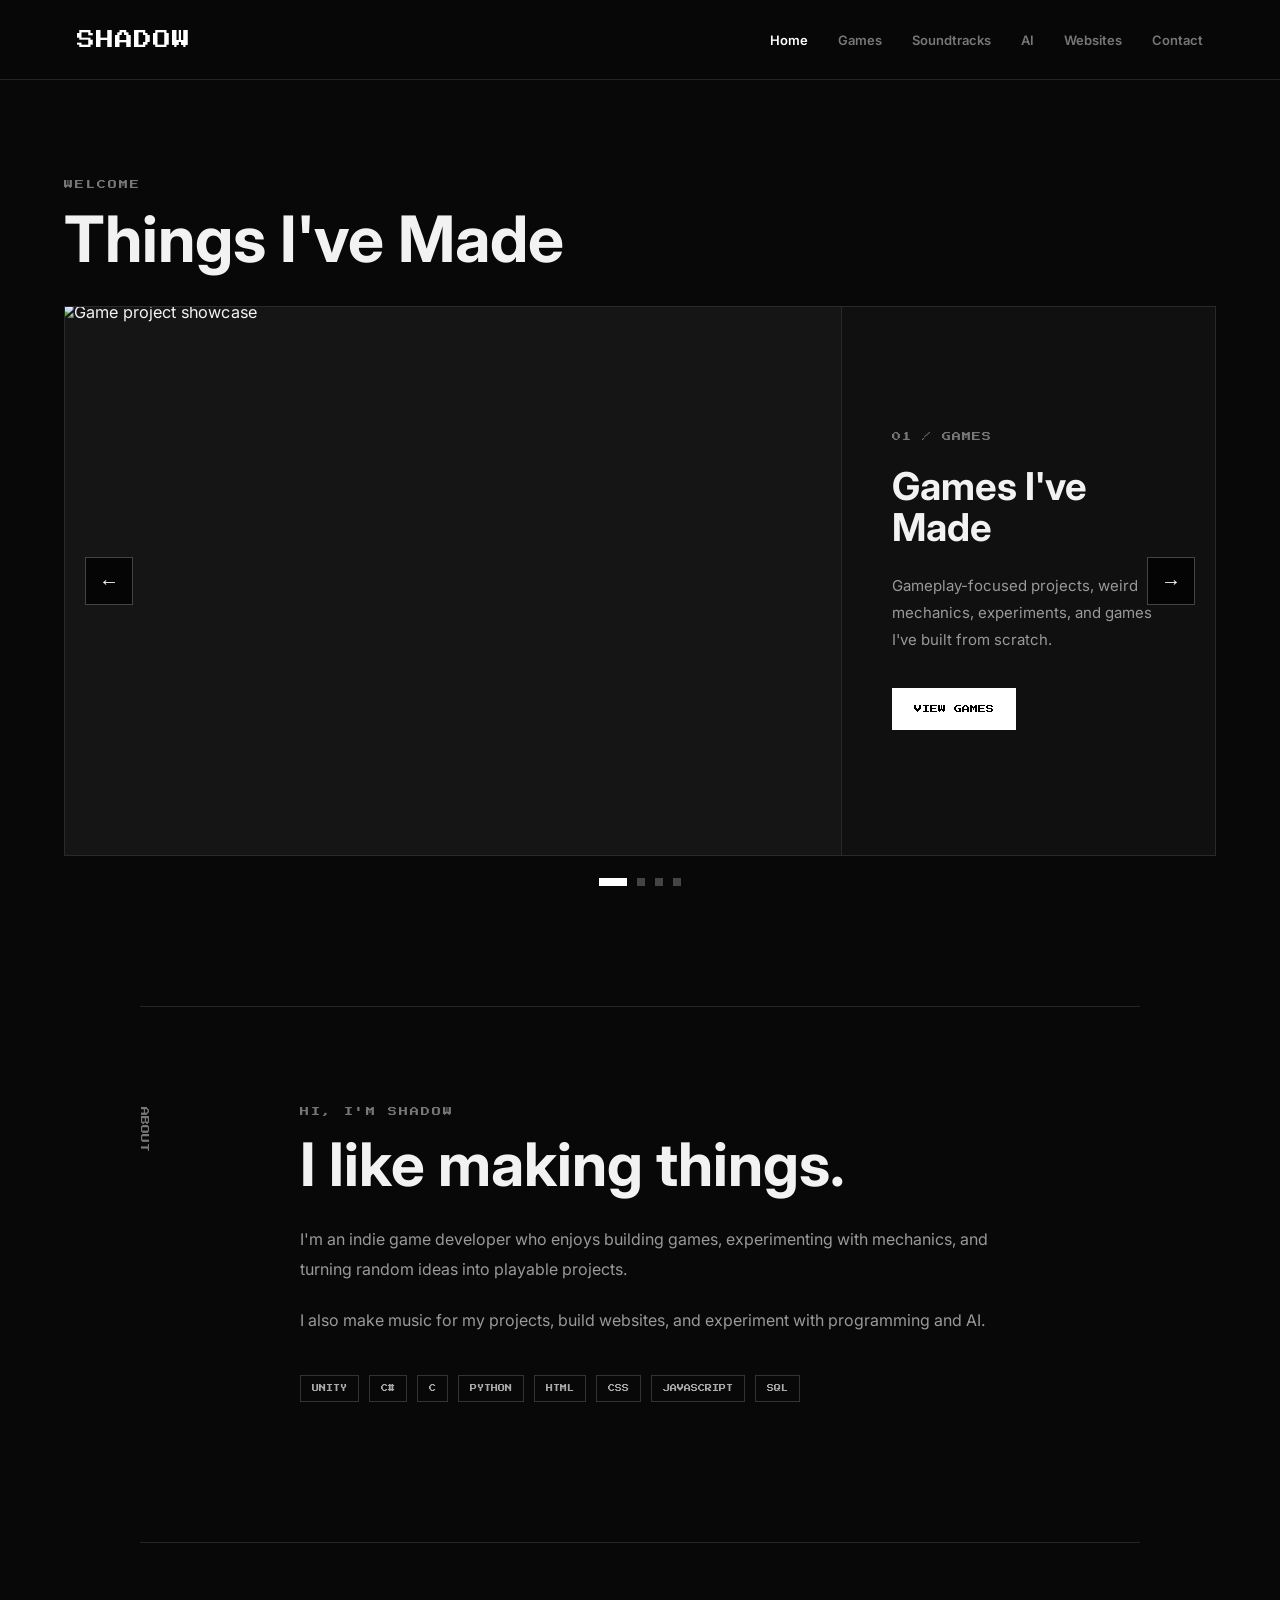
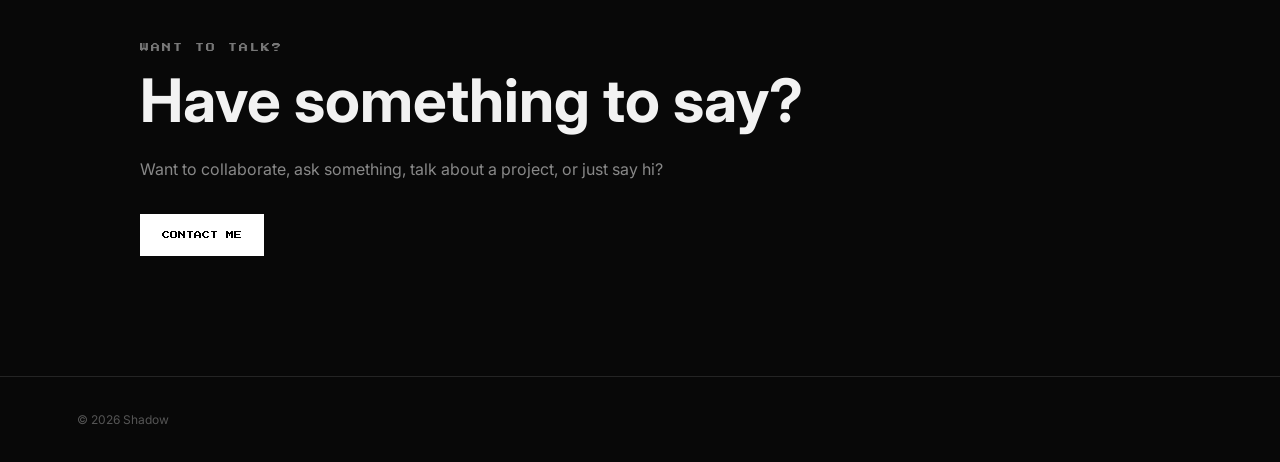
==== index.html @ 37a0a0cb "updated crab ui" ====
<!DOCTYPE html>
<html lang="en">
<head>
    <meta charset="UTF-8">
    <meta name="viewport" content="width=device-width, initial-scale=1.0">

    <title>Shadow | Creator</title>

    <link rel="preconnect" href="https://fonts.googleapis.com">
    <link rel="preconnect" href="https://fonts.gstatic.com" crossorigin>
    <link href="https://fonts.googleapis.com/css2?family=Press+Start+2P&family=Inter:wght@400;500;600;700&display=swap" rel="stylesheet">

    <link rel="stylesheet" href="style.css">
</head>

<body>

    <!-- NAVIGATION -->
    <header class="navbar">
        <a href="index.html" class="logo">SHADOW</a>

        <nav>
            <a href="index.html" class="active">Home</a>
            <a href="games.html">Games</a>
            <a href="soundtracks.html">Soundtracks</a>
            <a href="ai.html">AI</a>
            <a href="websites.html">Websites</a>
            <a href="contact.html">Contact</a>
        </nav>
    </header>


    <!-- HERO / SHOWCASE -->
    <main>

        <section class="showcase">

            <div class="showcase-heading">
                <p class="eyebrow">WELCOME</p>
                <h1>Things I've Made</h1>
            </div>


            <div class="carousel">

                <!-- SLIDE -->
                <article class="slide active">

                    <div class="slide-image">
                        <img src="C:\Users\acer\potfolio-thing\uploads\upscalemedia-transformed.webp" alt="Game project showcase">
                    </div>

                    <div class="slide-content">

                        <span class="category">01 / GAMES</span>

                        <h2>Games I've Made</h2>

                        <p>
                            Gameplay-focused projects, weird mechanics,
                            experiments, and games I've built from scratch.
                        </p>

                        <a href="games.html" class="button">
                            VIEW GAMES
                        </a>

                    </div>

                </article>


                <!-- SLIDE -->
                <article class="slide">

                    <div class="slide-image">
                        <img src="C:\Users\acer\potfolio-thing\uploads\upscalemedia-transformed.jpeg" alt="Soundtrack showcase">
                    </div>

                    <div class="slide-content">

                        <span class="category">02 / SOUNDTRACKS</span>

                        <h2>Music I've Made</h2>

                        <p>
                            Soundtracks and music created for my games
                            and other projects.
                        </p>

                        <a href="soundtracks.html" class="button">
                            LISTEN
                        </a>

                    </div>

                </article>


                <!-- SLIDE -->
                <article class="slide">

                    <div class="slide-image">
                        <img src="C:\Users\acer\potfolio-thing\uploads\upscalemedia-transformed (2).jpeg" alt="AI project showcase">
                    </div>

                    <div class="slide-content">

                        <span class="category">03 / AI</span>

                        <h2>AI Projects</h2>

                        <p>
                            Experiments and systems I've built while
                            exploring AI and software development.
                        </p>

                        <a href="ai.html" class="button">
                            EXPLORE
                        </a>

                    </div>

                </article>


                <!-- SLIDE -->
                <article class="slide">

                    <div class="slide-image">
                        <img src="C:\Users\acer\potfolio-thing\uploads\upscalemedia-transformed (3).jpeg" alt="Website project showcase">
                    </div>

                    <div class="slide-content">

                        <span class="category">04 / WEBSITES</span>

                        <h2>Websites I've Built</h2>

                        <p>
                            Websites, web applications, and other
                            things I've created for the web.
                        </p>

                        <a href="websites.html" class="button">
                            VIEW WEBSITES
                        </a>

                    </div>

                </article>


                <!-- CAROUSEL CONTROLS -->
                <button class="arrow previous" aria-label="Previous slide">
                    ←
                </button>

                <button class="arrow next" aria-label="Next slide">
                    →
                </button>

            </div>


            <!-- DOTS -->
            <div class="dots">

                <button class="dot active" aria-label="Games"></button>
                <button class="dot" aria-label="Soundtracks"></button>
                <button class="dot" aria-label="AI"></button>
                <button class="dot" aria-label="Websites"></button>

            </div>

        </section>


       

        <!-- ABOUT -->
        <section class="about">

            <div class="about-label">
                <span>ABOUT</span>
            </div>

            <div class="about-content">

                <p class="eyebrow">HI, I'M SHADOW</p>

                <h2>I like making things.</h2>

                <p>
                    I'm an indie game developer who enjoys building games,
                    experimenting with mechanics, and turning random ideas
                    into playable projects.
                </p>

                <p>
                    I also make music for my projects, build websites,
                    and experiment with programming and AI.
                </p>


                <div class="skills">

                    <span>UNITY</span>
                    <span>C#</span>
                    <span>C</span>
                    <span>PYTHON</span>
                    <span>HTML</span>
                    <span>CSS</span>
                    <span>JAVASCRIPT</span>
                    <span>SQL</span>

                </div>

            </div>

        </section>

    </main>

    
 <section class="home-contact">

            <p class="eyebrow">WANT TO TALK?</p>

            <h2>Have something to say?</h2>

            <p>
                Want to collaborate, ask something, talk about a project,
                or just say hi?
            </p>

            <a href="contact.html" class="button">
                CONTACT ME
            </a>

        </section>

    <!-- FOOTER -->
    <footer>

        <p>© 2026 Shadow</p>

    </footer>


    <script src="script.js"></script>

</body>
</html>
---- style.css ----
/* =========================
   RESET
========================= */

* {
    margin: 0;
    padding: 0;
    box-sizing: border-box;
}

html {
    scroll-behavior: smooth;
}

body {
    background: #080808;
    color: #f2f2f2;
    font-family: "Inter", sans-serif;
    min-height: 100vh;
}


/* =========================
   NAVBAR
========================= */

.navbar {
    height: 80px;
    width: 100%;

    display: flex;
    align-items: center;
    justify-content: space-between;

    padding: 0 6%;

    border-bottom: 1px solid #242424;

    position: sticky;
    top: 0;

    background: rgba(8, 8, 8, 0.92);
    backdrop-filter: blur(12px);

    z-index: 100;
}

.logo {
    font-family: "Press Start 2P", monospace;
    font-size: 18px;

    color: white;
    text-decoration: none;

    letter-spacing: 1px;
}

nav {
    display: flex;
    gap: 30px;
}

nav a {
    color: #888;
    text-decoration: none;

    font-size: 13px;
    font-weight: 600;

    transition: 0.2s ease;
}

nav a:hover,
nav a.active {
    color: white;
}


/* =========================
   SHOWCASE
========================= */

.showcase {
    width: min(1250px, 90%);
    margin: 0 auto;

    padding: 100px 0 120px;
}

.showcase-heading {
    margin-bottom: 35px;
}

.eyebrow {
    font-family: "Press Start 2P", monospace;
    font-size: 10px;

    color: #777;

    letter-spacing: 2px;

    margin-bottom: 15px;
}

.showcase-heading h1 {
    font-size: clamp(32px, 5vw, 64px);
    line-height: 1;
}


/* =========================
   CAROUSEL
========================= */

.carousel {
    position: relative;

    width: 100%;
    min-height: 550px;

    overflow: hidden;

    border: 1px solid #292929;
    background: #101010;
}


/* =========================
   SLIDES
========================= */

.slide {
    position: absolute;

    inset: 0;

    display: grid;
    grid-template-columns: 1.35fr 0.65fr;

    opacity: 0;
    transform: translateX(30px);

    pointer-events: none;

    transition:
        opacity 0.45s ease,
        transform 0.45s ease;
}

.slide.active {
    opacity: 1;
    transform: translateX(0);

    pointer-events: auto;
}


/* =========================
   IMAGE
========================= */

.slide-image {
    width: 100%;
    height: 100%;

    background: #151515;

    overflow: hidden;
}

.slide-image img {
    width: 100%;
    height: 100%;

    object-fit: cover;

    display: block;

    transition: transform 0.6s ease;
}

.slide.active .slide-image img {
    transform: scale(1.02);
}


/* =========================
   SLIDE CONTENT
========================= */

.slide-content {
    padding: 60px 50px;

    display: flex;
    flex-direction: column;
    justify-content: center;

    border-left: 1px solid #292929;
}

.category {
    font-family: "Press Start 2P", monospace;

    font-size: 9px;

    color: #777;

    letter-spacing: 1px;

    margin-bottom: 25px;
}

.slide-content h2 {
    font-size: clamp(28px, 3vw, 45px);

    line-height: 1.05;

    margin-bottom: 25px;
}

.slide-content p {
    color: #999;

    line-height: 1.8;

    font-size: 15px;

    max-width: 380px;

    margin-bottom: 35px;
}


/* =========================
   BUTTON
========================= */

.button {
    display: inline-flex;

    align-items: center;
    justify-content: center;

    width: fit-content;

    padding: 15px 20px;

    background: white;
    color: black;

    text-decoration: none;

    font-family: "Press Start 2P", monospace;

    font-size: 9px;

    border: 2px solid white;

    transition: 0.2s ease;
}

.button:hover {
    background: transparent;
    color: white;

    transform: translateY(-2px);
}


/* =========================
   ARROWS
========================= */

.arrow {
    position: absolute;

    top: 50%;

    transform: translateY(-50%);

    width: 48px;
    height: 48px;

    border: 1px solid #444;

    background: rgba(0, 0, 0, 0.75);

    color: white;

    font-size: 20px;

    cursor: pointer;

    z-index: 10;

    transition: 0.2s ease;
}

.arrow:hover {
    background: white;
    color: black;
}

.previous {
    left: 20px;
}

.next {
    right: 20px;
}


/* =========================
   DOTS
========================= */

.dots {
    display: flex;

    justify-content: center;

    gap: 10px;

    margin-top: 22px;
}

.dot {
    width: 8px;
    height: 8px;

    border: none;

    background: #444;

    cursor: pointer;

    transition: 0.2s ease;
}

.dot.active {
    width: 28px;

    background: white;
}


/* =========================
   ABOUT
========================= */

.about {
    width: min(1000px, 90%);

    margin: 0 auto;

    padding: 100px 0 140px;

    display: grid;

    grid-template-columns: 160px 1fr;

    border-top: 1px solid #242424;
}

.about-label span {
    font-family: "Press Start 2P", monospace;

    font-size: 9px;

    color: #777;

    writing-mode: vertical-rl;
}

.about-content h2 {
    font-size: clamp(32px, 5vw, 60px);

    margin-bottom: 30px;

    line-height: 1;
}

.about-content > p:not(.eyebrow) {
    color: #999;

    line-height: 1.9;

    max-width: 700px;

    margin-bottom: 20px;
}


/* =========================
   SKILLS
========================= */

.skills {
    display: flex;

    flex-wrap: wrap;

    gap: 10px;

    margin-top: 40px;
}

.skills span {
    padding: 10px 13px;

    border: 1px solid #333;

    color: #aaa;

    font-family: "Press Start 2P", monospace;

    font-size: 8px;
}


/* =========================
   FOOTER
========================= */

footer {
    border-top: 1px solid #242424;

    padding: 35px 6%;

    color: #555;

    font-size: 12px;
}


/* =========================
   MOBILE
========================= */

@media (max-width: 800px) {

    .navbar {
        height: auto;

        padding: 22px 5%;

        flex-direction: column;

        gap: 22px;
    }

    nav {
        gap: 16px;

        flex-wrap: wrap;

        justify-content: center;
    }

    nav a {
        font-size: 11px;
    }

    .showcase {
        padding-top: 60px;
    }

    .carousel {
        min-height: 650px;
    }

    .slide {
        grid-template-columns: 1fr;
    }

    .slide-image {
        height: 320px;
    }

    .slide-content {
        border-left: none;
        border-top: 1px solid #292929;

        padding: 30px;
    }

    .slide-content p {
        font-size: 13px;
    }

    .about {
        grid-template-columns: 1fr;

        gap: 30px;
    }

    .about-label span {
        writing-mode: horizontal-tb;
    }

    .previous {
        left: 10px;
    }

    .next {
        right: 10px;
    }
}
* {
    margin: 0;
    padding: 0;
    box-sizing: border-box;
}

html {
    scroll-behavior: smooth;
}

body {
    background: #080808;
    color: #f2f2f2;
    font-family: "Inter", sans-serif;
    min-height: 100vh;
}

.navbar {
    height: 80px;
    width: 100%;

    display: flex;
    align-items: center;
    justify-content: space-between;

    padding: 0 6%;

    border-bottom: 1px solid #242424;

    position: sticky;
    top: 0;

    background: rgba(8, 8, 8, 0.94);
    backdrop-filter: blur(12px);

    z-index: 100;
}

.logo {
    font-family: "Press Start 2P", monospace;
    font-size: 18px;
    color: white;
    text-decoration: none;
}

nav {
    display: flex;
    gap: 30px;
}

nav a {
    color: #777;
    text-decoration: none;

    font-size: 13px;
    font-weight: 600;

    transition: 0.2s ease;
}

nav a:hover,
nav a.active {
    color: white;
}

main {
    width: 100%;
}

.eyebrow {
    font-family: "Press Start 2P", monospace;
    font-size: 9px;

    color: #777;

    letter-spacing: 2px;

    margin-bottom: 18px;
}


/* =========================
   HOME SHOWCASE
========================= */

.showcase {
    width: min(1250px, 90%);
    margin: auto;

    padding: 100px 0 120px;
}

.showcase-heading {
    margin-bottom: 35px;
}

.showcase-heading h1 {
    font-size: clamp(34px, 5vw, 64px);
    line-height: 1;
}

.carousel {
    position: relative;

    width: 100%;
    min-height: 550px;

    overflow: hidden;

    border: 1px solid #292929;
    background: #101010;
}

.slide {
    position: absolute;

    inset: 0;

    display: grid;
    grid-template-columns: 1.35fr 0.65fr;

    opacity: 0;
    transform: translateX(30px);

    pointer-events: none;

    transition:
        opacity 0.45s ease,
        transform 0.45s ease;
}

.slide.active {
    opacity: 1;
    transform: translateX(0);

    pointer-events: auto;
}


/* CATEGORY ART */

.category-art {
    display: flex;
    align-items: center;
    justify-content: center;

    min-height: 550px;

    background:
        radial-gradient(circle at center, #202020 0%, #101010 55%, #0b0b0b 100%);
}

.art-placeholder {
    width: 55%;
    aspect-ratio: 1 / 1;

    display: flex;
    align-items: center;
    justify-content: center;

    border: 1px dashed #444;

    color: #555;

    text-align: center;

    font-family: "Press Start 2P", monospace;

    font-size: 13px;

    line-height: 2;
}

.slide-content {
    padding: 60px 50px;

    display: flex;
    flex-direction: column;
    justify-content: center;

    border-left: 1px solid #292929;
}

.category {
    font-family: "Press Start 2P", monospace;

    font-size: 9px;

    color: #777;

    margin-bottom: 25px;
}

.slide-content h2 {
    font-size: clamp(28px, 3vw, 45px);

    line-height: 1.05;

    margin-bottom: 25px;
}

.slide-content p {
    color: #999;

    line-height: 1.8;

    max-width: 380px;

    margin-bottom: 35px;
}


/* BUTTON */

.button {
    display: inline-flex;

    align-items: center;
    justify-content: center;

    width: fit-content;

    padding: 15px 20px;

    background: white;
    color: black;

    text-decoration: none;

    font-family: "Press Start 2P", monospace;

    font-size: 8px;

    border: 2px solid white;

    transition: 0.2s ease;
}

.button:hover {
    background: transparent;
    color: white;

    transform: translateY(-2px);
}


/* ARROWS */

.arrow {
    position: absolute;

    top: 50%;
    transform: translateY(-50%);

    width: 48px;
    height: 48px;

    border: 1px solid #444;

    background: rgba(0, 0, 0, 0.75);

    color: white;

    font-size: 20px;

    cursor: pointer;

    z-index: 10;
}

.arrow:hover {
    background: white;
    color: black;
}

.previous {
    left: 20px;
}

.next {
    right: 20px;
}


/* DOTS */

.dots {
    display: flex;
    justify-content: center;

    gap: 10px;

    margin-top: 22px;
}

.dot {
    width: 8px;
    height: 8px;

    border: none;

    background: #444;

    cursor: pointer;
}

.dot.active {
    width: 28px;
    background: white;
}


/* =========================
   ABOUT
========================= */

.about {
    width: min(1000px, 90%);

    margin: auto;

    padding: 100px 0 140px;

    display: grid;
    grid-template-columns: 160px 1fr;

    border-top: 1px solid #242424;
}

.about-label span {
    font-family: "Press Start 2P", monospace;

    font-size: 9px;

    color: #777;

    writing-mode: vertical-rl;
}

.about-content h2 {
    font-size: clamp(32px, 5vw, 60px);

    line-height: 1;

    margin-bottom: 30px;
}

.about-content > p:not(.eyebrow) {
    color: #999;

    line-height: 1.9;

    max-width: 700px;

    margin-bottom: 20px;
}

.skills,
.tags {
    display: flex;
    flex-wrap: wrap;
    gap: 10px;
}

.skills {
    margin-top: 40px;
}

.skills span,
.tags span {
    padding: 9px 11px;

    border: 1px solid #333;

    color: #aaa;

    font-family: "Press Start 2P", monospace;

    font-size: 7px;
}


/* =========================
   INNER PAGE HEADERS
========================= */

.page-header {
    width: min(1100px, 90%);

    margin: auto;

    padding: 110px 0 70px;
}

.page-header h1 {
    font-size: clamp(36px, 6vw, 72px);

    line-height: 1;

    margin-bottom: 25px;
}

.page-header > p:last-child {
    color: #888;

    line-height: 1.7;

    max-width: 600px;
}


/* =========================
   PROJECT GRID
========================= */

.project-grid {
    width: min(1100px, 90%);

    margin: auto;

    padding-bottom: 130px;

    display: grid;

    grid-template-columns: repeat(2, 1fr);

    gap: 25px;
}

.project-card {
    border: 1px solid #292929;

    background: #101010;

    transition: 0.25s ease;
}

.project-card:hover {
    border-color: #555;

    transform: translateY(-4px);
}

.project-image {
    width: 100%;

    aspect-ratio: 16 / 9;

    display: flex;
    align-items: center;
    justify-content: center;

    background:
        linear-gradient(135deg, #171717, #0d0d0d);

    border-bottom: 1px solid #292929;

    color: #555;

    font-family: "Press Start 2P", monospace;

    font-size: 9px;

    text-align: center;
}

.project-image img {
    width: 100%;
    height: 100%;

    object-fit: cover;

    display: block;
}

.project-info {
    padding: 30px;
}

.project-number {
    display: block;

    color: #555;

    font-family: "Press Start 2P", monospace;

    font-size: 8px;

    margin-bottom: 18px;
}

.project-info h2 {
    font-size: 25px;

    margin-bottom: 15px;
}

.project-info p {
    color: #888;

    line-height: 1.7;

    margin-bottom: 20px;
}

.project-info .button {
    margin-top: 25px;
}


/* =========================
   SOUNDTRACKS
========================= */

.music-list {
    width: min(1000px, 90%);

    margin: auto;

    padding-bottom: 130px;

    display: flex;
    flex-direction: column;

    gap: 20px;
}

.music-card {
    display: grid;

    grid-template-columns: 220px 1fr;

    border: 1px solid #292929;

    background: #101010;
}

.music-art {
    min-height: 220px;

    display: flex;

    align-items: center;
    justify-content: center;

    background:
        radial-gradient(circle, #202020, #0d0d0d);

    border-right: 1px solid #292929;

    color: #555;

    font-family: "Press Start 2P", monospace;

    font-size: 8px;
}

.music-info {
    padding: 30px;
}

.music-info h2 {
    font-size: 25px;

    margin-bottom: 12px;
}

.music-info p {
    color: #888;

    margin-bottom: 25px;
}

.audio-placeholder {
    width: 100%;

    height: 50px;

    display: flex;

    align-items: center;

    padding: 0 20px;

    border: 1px dashed #444;

    color: #555;

    font-family: "Press Start 2P", monospace;

    font-size: 7px;
}


/* =========================
   FOOTER
========================= */

footer {
    border-top: 1px solid #242424;

    padding: 35px 6%;

    color: #555;

    font-size: 12px;
}


/* =========================
   MOBILE
========================= */

@media (max-width: 800px) {

    .navbar {
        height: auto;

        padding: 22px 5%;

        flex-direction: column;

        gap: 22px;
    }

    nav {
        gap: 15px;

        flex-wrap: wrap;

        justify-content: center;
    }

    nav a {
        font-size: 10px;
    }


    .showcase {
        padding-top: 60px;
    }

    .carousel {
        min-height: 680px;
    }

    .slide {
        grid-template-columns: 1fr;
    }

    .category-art {
        min-height: 300px;
    }

    .art-placeholder {
        width: 45%;
    }

    .slide-content {
        padding: 30px;

        border-left: none;

        border-top: 1px solid #292929;
    }


    .about {
        grid-template-columns: 1fr;

        gap: 30px;
    }

    .about-label span {
        writing-mode: horizontal-tb;
    }


    .project-grid {
        grid-template-columns: 1fr;
    }


    .music-card {
        grid-template-columns: 1fr;
    }

    .music-art {
        min-height: 250px;

        border-right: none;

        border-bottom: 1px solid #292929;
    }

}
/* =========================
   CONTACT PAGE
========================= */

.contact-page {
    width: min(1000px, 90%);

    margin: auto;

    padding-bottom: 130px;
}

.contact-header {
    width: 100%;

    padding-left: 0;
    padding-right: 0;
}

.contact-box {
    display: grid;

    grid-template-columns: 0.9fr 1.1fr;

    border: 1px solid #292929;

    background: #101010;
}

.contact-art {
    min-height: 380px;

    display: flex;

    align-items: center;
    justify-content: center;

    background:
        radial-gradient(
            circle at center,
            #202020 0%,
            #101010 55%,
            #0b0b0b 100%
        );

    border-right: 1px solid #292929;
}

.contact-art-placeholder {
    width: 55%;
    aspect-ratio: 1 / 1;

    display: flex;

    align-items: center;
    justify-content: center;

    border: 1px dashed #444;

    color: #555;

    font-family: "Press Start 2P", monospace;

    font-size: 10px;

    text-align: center;
}

.contact-info {
    padding: 55px;

    display: flex;

    flex-direction: column;

    justify-content: center;

    align-items: flex-start;
}

.contact-info h2 {
    font-size: clamp(30px, 4vw, 48px);

    margin-bottom: 20px;
}

.contact-info p {
    color: #888;

    line-height: 1.8;

    max-width: 430px;

    margin-bottom: 30px;
}

.contact-note {
    padding: 100px 0 0;
}

.contact-note h2 {
    font-size: clamp(30px, 5vw, 55px);

    margin-bottom: 25px;
}

.contact-note > p:last-child {
    max-width: 700px;

    color: #888;

    line-height: 1.9;
}


/* CONTACT MOBILE */

@media (max-width: 800px) {

    .contact-box {
        grid-template-columns: 1fr;
    }

    .contact-art {
        min-height: 280px;

        border-right: none;

        border-bottom: 1px solid #292929;
    }

    .contact-info {
        padding: 35px;
    }

}
/* =========================
   HOME CONTACT
========================= */

.home-contact {
    width: min(1000px, 90%);

    margin: auto;

    padding: 100px 0 120px;

    border-top: 1px solid #242424;
}

.home-contact h2 {
    font-size: clamp(32px, 5vw, 60px);

    line-height: 1;

    margin-bottom: 25px;
}

.home-contact p:not(.eyebrow) {
    color: #888;

    line-height: 1.8;

    max-width: 600px;

    margin-bottom: 30px;
}
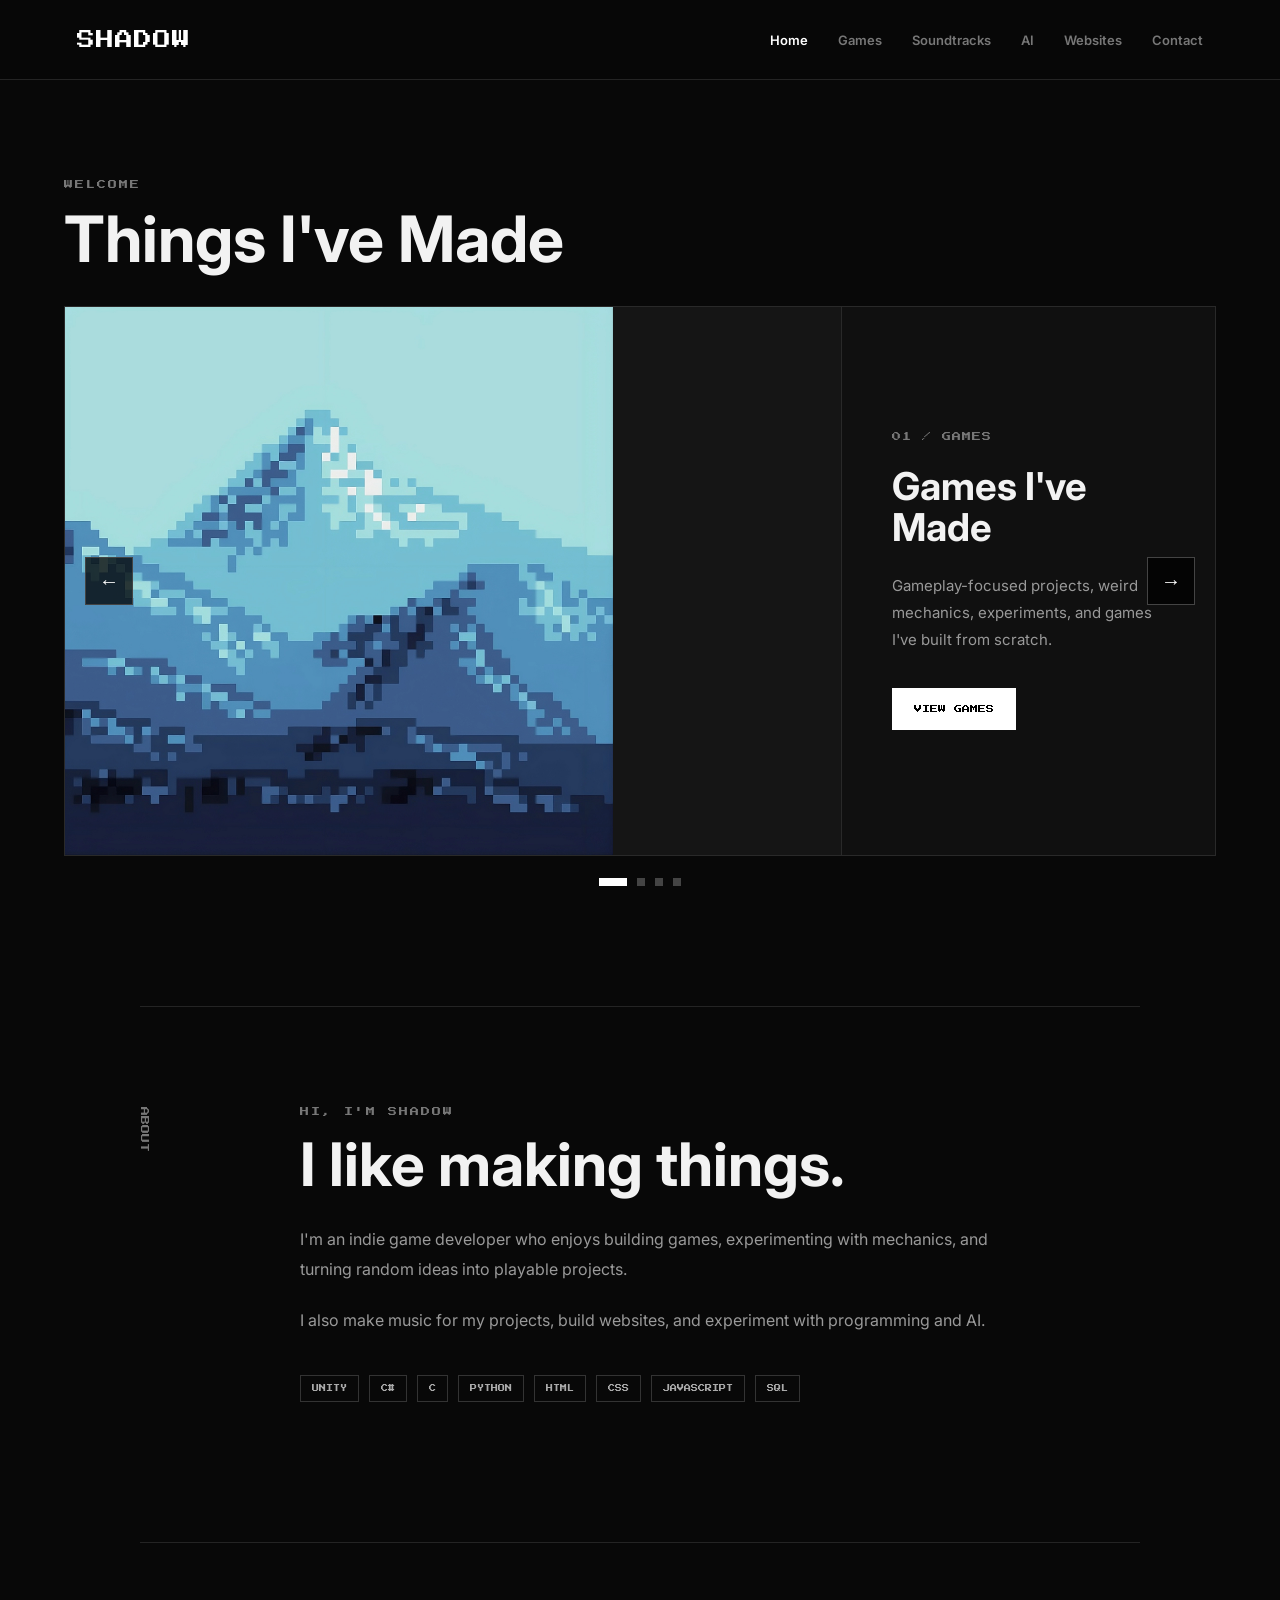
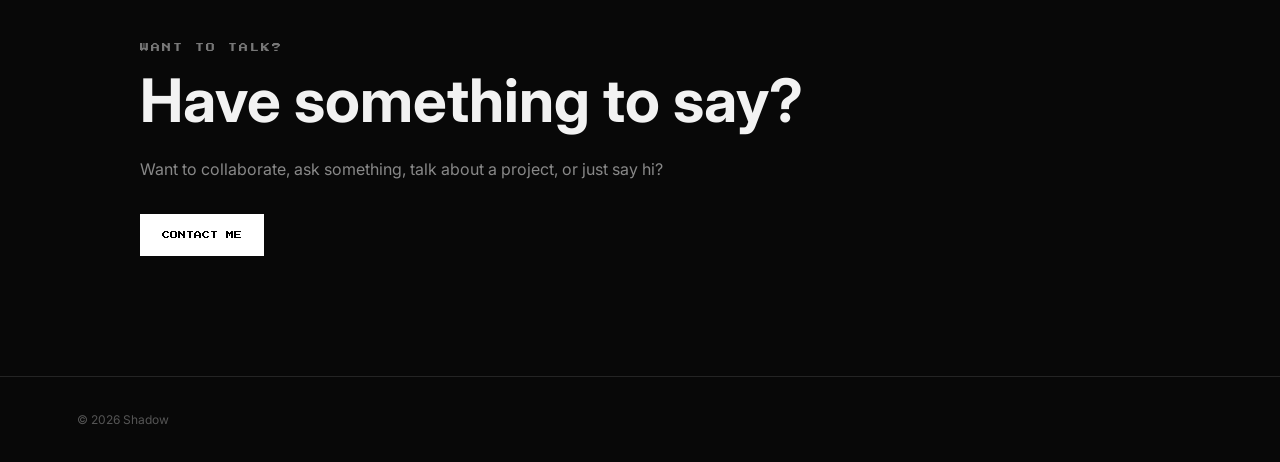
==== commit 76057b98: "updated crab ui" ====
--- a/index.html
+++ b/index.html
@@ -47,7 +47,7 @@
                 <article class="slide active">
 
                     <div class="slide-image">
-                        <img src="C:\Users\acer\potfolio-thing\uploads\upscalemedia-transformed.webp" alt="Game project showcase">
+                            <img src="uploads/upscalemedia-transformed.webp" alt="Game project showcase">
                     </div>
 
                     <div class="slide-content">
@@ -74,7 +74,7 @@
                 <article class="slide">
 
                     <div class="slide-image">
-                        <img src="C:\Users\acer\potfolio-thing\uploads\upscalemedia-transformed.jpeg" alt="Soundtrack showcase">
+                        <img src="uploads/upscalemedia-transformed.jpeg" alt="Soundtrack showcase">
                     </div>
 
                     <div class="slide-content">
@@ -101,7 +101,7 @@
                 <article class="slide">
 
                     <div class="slide-image">
-                        <img src="C:\Users\acer\potfolio-thing\uploads\upscalemedia-transformed (2).jpeg" alt="AI project showcase">
+                        <img src="uploads/upscalemedia-transformed (2).jpeg" alt="AI project showcase">
                     </div>
 
                     <div class="slide-content">
@@ -128,7 +128,7 @@
                 <article class="slide">
 
                     <div class="slide-image">
-                        <img src="C:\Users\acer\potfolio-thing\uploads\upscalemedia-transformed (3).jpeg" alt="Website project showcase">
+                        <img src="uploads/upscalemedia-transformed (3).jpeg" alt="Website project showcase">
                     </div>
 
                     <div class="slide-content">
--- a/style.css
+++ b/style.css
@@ -169,18 +169,17 @@
 }
 
 .slide-image img {
-    width: 100%;
+    width: auto;
     height: 100%;
-
-    object-fit: cover;
+    max-width: 100%;
+
+    object-fit: contain;
 
     display: block;
 
-    transition: transform 0.6s ease;
-}
-
-.slide.active .slide-image img {
-    transform: scale(1.02);
+    image-rendering: crisp-edges;
+
+    transition: none;
 }
 
 
